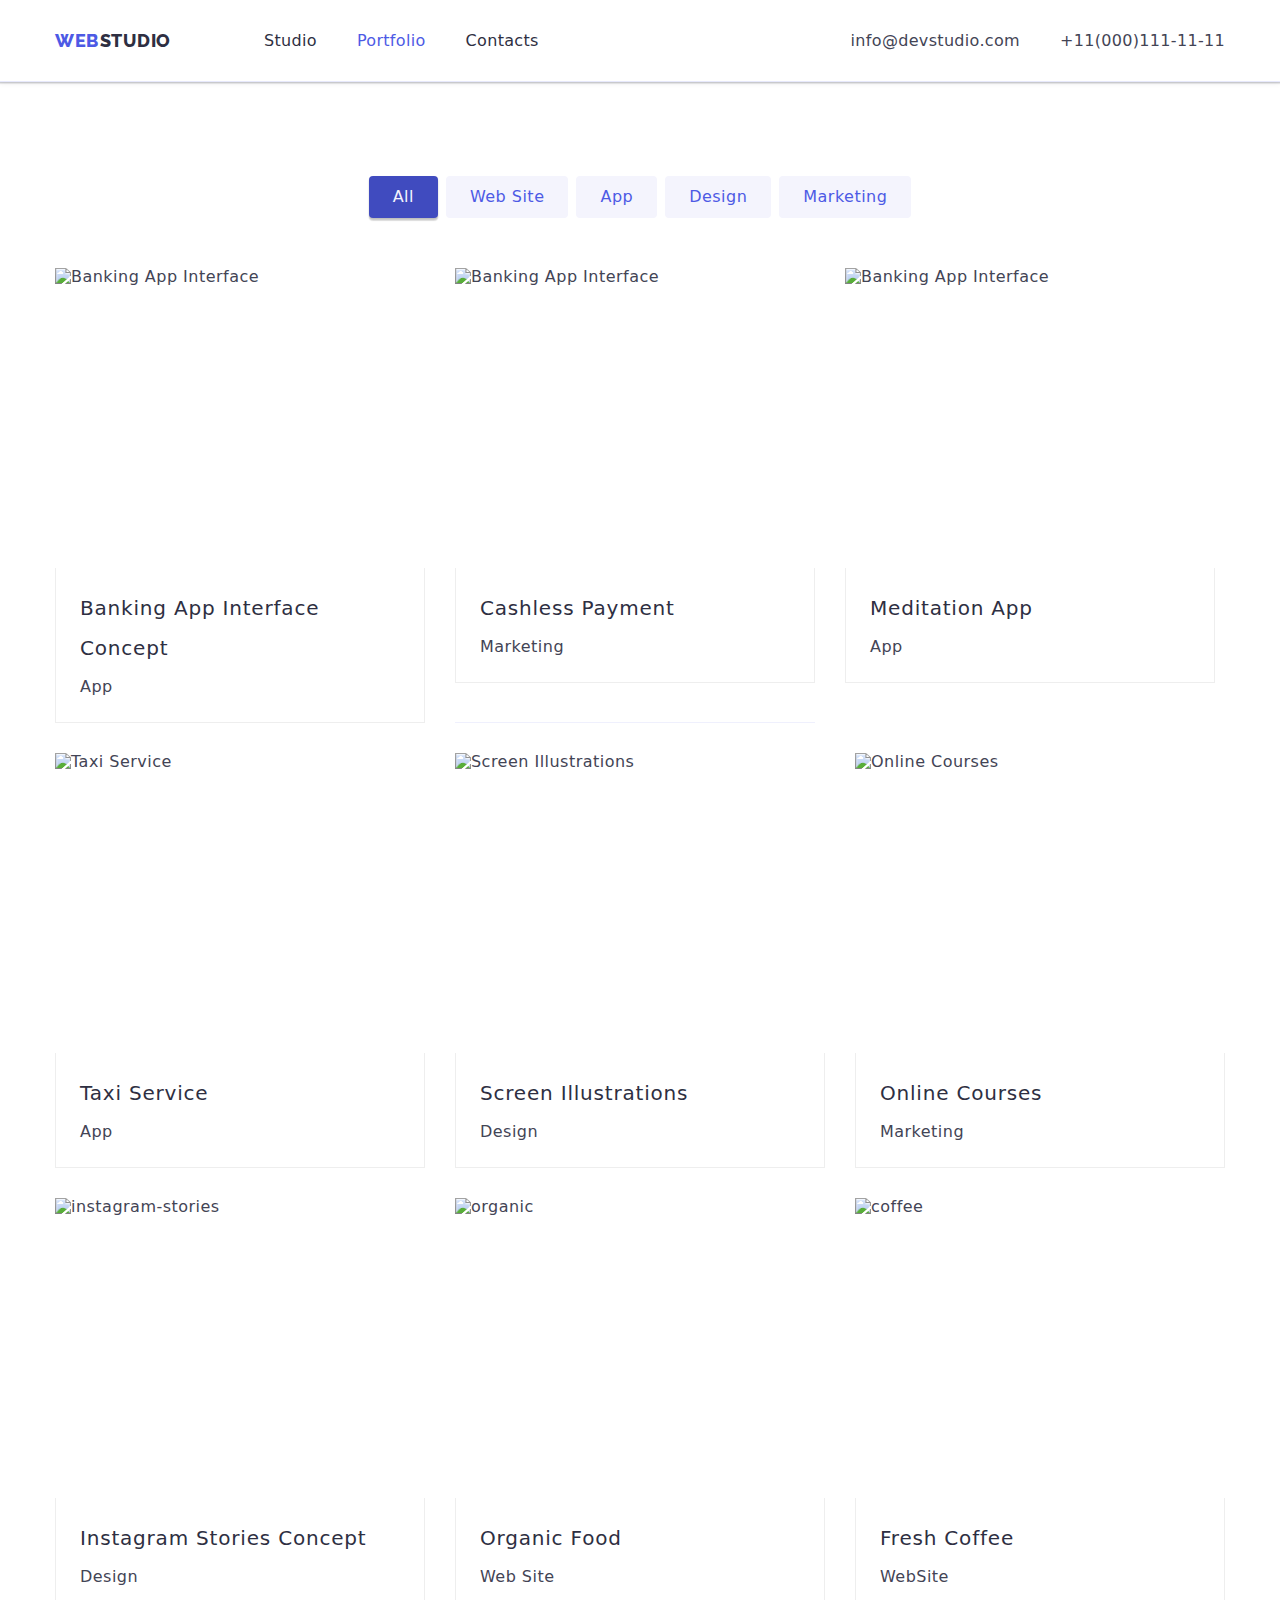
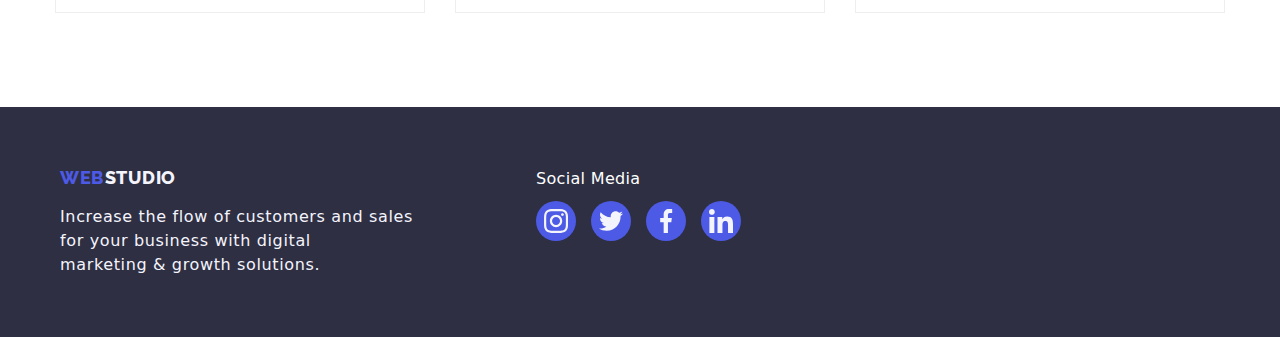
==== portfolio.html @ f1c35217 "c" ====
<!DOCTYPE html>
<html lang="en">
  <head>
    <meta charset="UTF-8" />
    <meta name="viewport" content="width=device-width, initial-scale=1.0" />
    <title>Portfolio</title>
    <link rel="stylesheet" href="./css/styles.css" />
    <link rel="preconnect" href="https://fonts.googleapis.com " />
    <link rel="preconnect" href="https://fonts.gstatic.com " crossorigin />
    <link
      href="https://fonts.googleapis.com/css2?family=Raleway:wght@800&family=Roboto:wght@400;500;700;900&display=swap"
      rel="stylesheet"
    />

    <!-- CSS Normalizer -->
    <link
      rel="stylesheet"
      href="https://cdnjs.cloudflare.com/ajax/libs/modern-normalize/2.0.0/modern-normalize.min.css "
    />

    <!-- AOS Library -->
    <link href="https://unpkg.com/aos@2.3.1/dist/aos.css" rel="stylesheet" />
  </head>

  <body>
    <!-- Header -->

    <header class="page-header">
      <div class="container menu">
        <nav class="navigation">
          <a href="./index.html" class="logo-link">
            <span class="logo">WEB</span>
            <span class="studio">STUDIO</span>
          </a>

          <ul class="nav-menu list">
            <li class="item">
              <a href="./index.html" class="page link">Studio</a>
            </li>

            <li class="item">
              <a href="./portfolio.html" class="page current link">Portfolio</a>
            </li>

            <li class="item">
              <a href="#" class="page link">Contacts</a>
            </li>
          </ul>
        </nav>

        <ul class="contacts-menu list">
          <li class="item">
            <a href="mailto:info@devstudio.com" class="contact link"
              >info@devstudio.com</a
            >
          </li>
          <li class="item">
            <a href="tel:+110001111111" class="contact link"
              >+11(000)111-11-11</a
            >
          </li>
        </ul>
      </div>
    </header>

    <!-- Main Section -->
    <main>
      <section class="section">
        <div class="container">
          <ul class="filters list">
            <li class="space">
              <button type="button" class="button filter current">All</button>
            </li>
            <li class="space">
              <button type="button" class="button filter">Web Site</button>
            </li>
            <li class="space">
              <button type="button" class="button filter">App</button>
            </li>
            <li class="space">
              <button type="button" class="button filter">Design</button>
            </li>
            <li class="space">
              <button type="button" class="button filter">Marketing</button>
            </li>
          </ul>

          <!-- Projects-->

          <ul class="projects list">
            <li class="project-card">
              <a href="#" class="project link">
                <img
                  src="./images/bank-app.jpg"
                  alt="Banking App Interface"
                  width="360"
                  height="300"
                  class="image"
                />
                <div class="substrate">
                  <h2 class="name">Banking App Interface Concept</h2>
                  <p class="type">App</p>
                </div>
              </a>
            </li>
            <div class="project-item">
              <li class="project-card">
                <a href="#" class="project link">
                  <img
                    src="./images/cashless.jpg"
                    alt="Banking App Interface"
                    width="360"
                    height="300"
                    class="image"
                  />
                  <div class="project-overlay">
                    <p class="overlay-text">
                      14 Stylish and User-Friendly App Design Concepts · Task
                      Manager App · Calorie Tracker App · Exotic Fruit Ecommerce
                      App · Cloud Storage App
                    </p>
                  </div>
                  <div class="substrate">
                    <h2 class="name">Cashless Payment</h2>
                    <p class="type">Marketing</p>
                  </div>
                </a>
              </li>
            </div>

            <li class="project-card">
              <a href="#" class="project link">
                <img
                  src="./images/meditation.jpg"
                  alt="Banking App Interface"
                  width="360"
                  height="300"
                  class="image"
                />
                <div class="substrate">
                  <h2 class="name">Meditation App</h2>
                  <p class="type">App</p>
                </div>
              </a>
            </li>
            <li class="project-card">
              <a href="#" class="project link">
                <img
                  src="./images/taxi.jpg"
                  alt="Taxi Service "
                  width="360"
                  height="300"
                  class="image"
                />
                <div class="substrate">
                  <h2 class="name">Taxi Service</h2>
                  <p class="type">App</p>
                </div>
              </a>
            </li>
            <li class="project-card">
              <a href="#" class="project link">
                <img
                  src="./images/screen.jpg"
                  alt="Screen Illustrations"
                  width="360"
                  height="300"
                  class="image"
                />
                <div class="substrate">
                  <h2 class="name">Screen Illustrations</h2>
                  <p class="type">Design</p>
                </div>
              </a>
            </li>
            <li class="project-card">
              <a href="#" class="project link">
                <img
                  src="./images/online-course.jpg"
                  alt="Online Courses"
                  width="360"
                  height="300"
                  class="image"
                />
                <div class="substrate">
                  <h2 class="name">Online Courses</h2>
                  <p class="type">Marketing</p>
                </div>
              </a>
            </li>
            <li class="project-card">
              <a href="#" class="project link">
                <img
                  src="./images/instagram.jpg"
                  alt="instagram-stories "
                  width="360"
                  height="300"
                  class="image"
                />
                <div class="substrate">
                  <h2 class="name">Instagram Stories Concept</h2>
                  <p class="type">Design</p>
                </div>
              </a>
            </li>
            <li class="project-card">
              <a href="#" class="project link">
                <img
                  src="./images/organic.jpg"
                  alt="organic"
                  width="360"
                  height="300"
                  class="image"
                />
                <div class="substrate">
                  <h2 class="name">Organic Food</h2>
                  <p class="type">Web Site</p>
                </div>
              </a>
            </li>
            <li class="project-card">
              <a href="#" class="project link">
                <img
                  src="./images/coffee.jpg"
                  alt="coffee"
                  width="360"
                  height="300"
                  class="image"
                />
                <div class="substrate">
                  <h2 class="name">Fresh Coffee</h2>
                  <p class="type">WebSite</p>
                </div>
              </a>
            </li>
          </ul>
        </div>
      </section>
    </main>

    <!-- Footer -->

    <footer class="page-footer">
      <div class="container">
        <!-- Footer -->
        <div class="footer">
          <!-- Footer Address -->
          <div class="footer-address">
            <a href="./index.html" class="logo-link">
              <span class="logo">WEB</span>
              <span class="studio-footer">STUDIO</span>
            </a>
            <p class="footer-description">
              Increase the flow of customers and sales <br />
              for your business with digital <br />
              marketing & growth solutions.
            </p>
          </div>

          <!-- Footer Block -->
          <div class="footer-block">
            <b class="footer-heading">Social Media</b>
            <ul class="social-footer list">
              <li class="icon-item">
                <a
                  class="link"
                  href="https://www.instagram.com/"
                  target="_blank"
                  rel="noopener noreferrer"
                  aria-label="link to instagram"
                >
                  <svg class="social-icon" width="24px" height="24px">
                    <use href="./images/icons.svg#instagram"></use>
                  </svg>
                </a>
              </li>
              <li class="icon-item">
                <a
                  class="link"
                  href="https://www.twitter.com/"
                  target="_blank"
                  rel="noopener noreferrer"
                  aria-label="link to twitter"
                >
                  <svg class="social-icon" width="24px" height="24px">
                    <use href="./images/icons.svg#twitter"></use>
                  </svg>
                </a>
              </li>
              <li class="icon-item">
                <a
                  class="link"
                  href="https://www.facebook.com/"
                  target="_blank"
                  rel="noopener noreferrer"
                  aria-label="link to facebook"
                >
                  <svg class="social-icon" width="24px" height="24px">
                    <use href="./images/icons.svg#facebook"></use>
                  </svg>
                </a>
              </li>

              <li class="icon-item">
                <a
                  class="link"
                  href="https://www.linkedin.com/"
                  target="_blank"
                  rel="noopener noreferrer"
                  aria-label="link to linkedin"
                >
                  <svg class="social-icon" width="24px" height="24px">
                    <use href="./images/icons.svg#linkedin"></use>
                  </svg>
                </a>
              </li>
            </ul>
          </div>
        </div>
      </div>
    </footer>
  </body>
</html>
---- css/styles.css ----
:root {
  --iris: #4d5ae5;
  --navyblue: #2e2f42;
  --cloud: #f4f4fd;
  --cornflower: #e7e9fc;
  --ocean: #404bbf;
  --slate: #434455;
  --dairy, #FCFCFC
}

body {
  font-family: "Roboto", sans-serif;
  font-size: 16px;
  letter-spacing: 0.03em;
  color: var(--slate);
}

h1,
h2,
h3,
h4,
h5,
h6,
p {
  margin: 0;
}

html {
  box-sizing: border-box;
}

*,
*::before *::after {
  box-sizing: inherit;
}

.link {
  text-decoration: none;
  color: inherit;
}

img {
  display: block;
  max-width: 100%;
  height: auto;
}

.page-header {
  border-bottom: 1px solid var(--cornflower, #e7e9fc);
  box-shadow: 0px 1px 6px 0px rgba(46, 47, 66, 0.08),
    0px 1px 1px 0px rgba(46, 47, 66, 0.16),
    0px 2px 1px 0px rgba(46, 47, 66, 0.08);
}

.list {
  list-style: none;
  padding: 0;
  margin: 0;
}

/* Header */

.menu,
.navigation,
.nav-menu,
.contacts-menu {
  display: flex;
  align-items: center;

  transition: color 250ms cubic-bezier(0.4, 0, 0.2, 1);
}

.contacts-menu {
  margin-left: auto;
  gap: 40px;
}

.nav-menu .item:not(:last-child) .contacts-menu .item:not(:last-child) {
  margin-right: 50px;
}

.logo-link {
  font-family: "Raleway", sans-serif;
  font-size: 0;
  font-weight: 800;
  line-height: 1.17;
  text-decoration: none;
}

.logo-link > span {
  font-size: 18px;
  letter-spacing: 0.04em;
}

.logo {
  color: var(--iris, #4d5ae5);
}

.button {
  border-color: transparent;
  font-family: inherit;
  font-weight: 500;
  line-height: 1.5;
  border-radius: 4px;
  letter-spacing: 0.03em;
  cursor: pointer;
  font-size: 16px;

  background-color: transparent;
  transition: background-color 250ms cubic-bezier(0.4, 0, 0.2, 1);
}

.button.primary {
  color: white;
  background-color: var(--iris);
  line-height: 1.87;
  letter-spacing: 0.06em;
  padding: 10px 32px;
  box-shadow: 0px 4px 4px 0px rgba(0, 0, 0, 0.15);

  transition: background-color 250ms cubic-bezier(0.4, 0, 0.2, 1),
    color 250ms cubic-bezier(0.4, 0, 0.2, 1);
}

.button.primary:hover,
.button.primary:focus {
  color: var(--cloud);
  background-color: var(--ocean);
}

.filters {
  display: flex;
  justify-content: center;
  margin-bottom: 50px;
}

.filters .space + .space {
  margin-left: 8px;
}

.button.filter {
  background-color: var(--cloud);
  font-weight: 500;
  line-height: 1.62;
  padding: 6px 22px;
  color: var(--iris);
}

.button.filter:hover,
.button.filter:focus,
.button.filter.current {
  background-color: var(--ocean);
  color: var(--cloud);
  box-shadow: 0px 3px 1px rgba(0, 0, 0, 0.1), 0px 1px 2px rgba(0, 0, 0, 0.08),
    0px 2px 2px rgba(0, 0, 0, 0.12);
}

.project .name {
  font-size: 20px;
  font-weight: 500;
  line-height: 2;
  letter-spacing: 0.04em;
  color: var(--navyblue);
  margin-bottom: 4px;
}

.project .type {
  color: var(--slate);
  font-weight: 400;
  line-height: 1.87;
}

.project-card {
  flex-basis: calc(100% / 3 - 30px);
  margin-left: 30px;
  margin-top: 30px;
}

.section.no-top-padding {
  padding-top: 0;
}

.section-title {
  font-size: 36px;
  line-height: 1.17;
  color: var(--navyblue);
  text-align: center;
  margin-bottom: 50px;
}

.studio {
  color: var(--navyblue, #2e2f42);
}

.nav-menu {
  margin-left: 93px;
  gap: 40px;
}

.nav-menu .page,
.contacts-menu .contact {
  font-weight: 500;
  color: var(--navyblue);
  text-decoration: none;
  line-height: 1.14;
  letter-spacing: 0.02em;
  display: block;
  padding-top: 32px;
  padding-bottom: 31px;
}

.contacts-menu .contact {
  color: var(--slate);
  font-weight: 400;
}

.nav-menu .page:hover,
.nav-menu .page:focus,
.nav-menu .page.current,
.contacts-menu .contact:hover,
.contacts-menu .contact:focus {
  color: var(--iris);
}

.bg-team {
  background-color: var(--cloud);
}

.team {
  display: flex;
  flex-wrap: wrap;
  margin-left: -30px;
  margin-top: -30px;
}

.team .item {
  flex-basis: calc(100% / 4-30px);
  margin-left: 30px;
  margin-top: 30px;
  padding-bottom: 30px;
  background-color: white;
  border-radius: 0px 0px 4px 4px;
  box-shadow: 0px 1px 3px rgba(0, 0, 0, 0.12), 0px 1px 1px rgba(0, 0, 0, 0.14),
    0px 2px 1px rgba(0, 0, 0, 0.12);
}

.substrate {
  background-color: white;
  padding: 20px 24px;
  border: 1px solid #eeeeee;
  border-top: 0;
}

/* Hero Section */

.hero {
  background-color: var(--grey, rgba(46, 47, 66, 0.7));
  background-image: url(../images/people-office.jpg);
  background-size: cover;
  background-position: center;
  background-repeat: no-repeat;
  background-blend-mode: overlay;
  padding: 200px 0;
  text-align: center;
  height: 600px;
}

/* .hero another option */
/* padding: 200px 0; */
/* text-align: center; */
/* background-image: liner-gradient 
      (rgba(46, 47, 66, 0.78), rgba(46, 47, 66, 0.78)),
    url(../images/people-office.jpg);
  margin: 0 auto; */
/* height: 600px; */
/* background-size: cover; */
/* background-position: center; */
/* background-repeat: no-repeat; */

.hero-title {
  color: var(--white, #fff);
  font-size: 56px;
  font-weight: 700;
  line-height: 1.36;
  letter-spacing: 0.06em;
  margin-bottom: 30px;
}

.section {
  padding-top: 94px;
  padding-bottom: 94px;
}

.container {
  width: 1200px;
  padding: 0 15px;
  margin: 0 auto;
}

/* Section 2 */

.benefits .item {
  flex-basis: calc(100% / 4 - 30px);
  margin-left: 30px;
  margin-top: 30px;
}

.benefits .icon {
  background-color: var(--cloud);
  display: flex;
  justify-content: center;
  align-items: center;
  border-radius: 4px;
  height: 120px;
  width: 264px;
  margin-bottom: 8px;
}

.benefits {
  display: flex;
  flex-wrap: wrap;
  margin-left: -30px;
  margin-top: -30px;
}

.benefits .title {
  font-size: 20px;
  font-weight: 500;
  color: var(--navyblue);
  margin-bottom: 10px;
}

.benefits .description {
  color: var(--slate);
  line-height: 1.71;
  font-size: 16px;
  font-weight: 400;
}

/* Section 3 */

.what-we-do {
  display: flex;
  flex-wrap: wrap;
  margin-left: 30px;
  margin-right: 30px;
}

.what-we-do .item {
  flex-basis: calc(100% / 3 - 30px);
  margin-left: 30px;
  margin-top: 30px;
}

/* Section 4 OUR TEAM */

.team .name,
.team .position {
  font-size: 16px;
  line-height: 1.19;
  text-align: center;
}

.team .name {
  font-size: 20px;
  font-weight: 500;
  letter-spacing: 0.02em;
  color: var(--navyblue);
  text-align: center;
  margin-bottom: 10px;
  margin-top: 30px;
}

.team .position {
  color: var(--slate);
  font-size: 16px;
  font-weight: 400;
  text-align: center;
}

.team .social-team {
  justify-content: center;
  display: flex;
  gap: 24px;
  padding-top: 10px;
}

.social-team .link {
  display: flex;
  width: 100%;
  height: 100%;
  align-items: center;
  justify-content: center;
  border-radius: 50%;
  background-color: var(--iris);
  color: var(--cloud);
}

.icon-item {
  width: 40px;
  height: 40px;
}

.team .icon {
  fill: currentColor;
  width: 16px;
  height: 16px;
}

/* CUSTOMER SECTION */

.partners {
  display: flex;
  gap: 30px;
}

.partners .item {
  width: calc((100% - 150px) / 6);
  height: 90px;
}

.partners .link {
  width: 100%;
  height: 100%;
  border: 1px solid #8e8f99;
  border-radius: 5px;

  display: flex;
  justify-content: center;
  align-items: center;
  color: #8e8f99;
}

.partners .icon {
  fill: currentColor;
}

.partners .link:hover,
.partners .link:focus {
  border-color: #404bbf;
  color: #404bbf;
}

.social-team .link:hover,
.social-team .link:focus {
  background-color: #31d0aa;
}

/* Footer Section */

.page-footer {
  background: var(--navyblue, #2e2f42);
  padding: 60px 0 60px 60px;
  margin: 0 auto;
}

.projects {
  flex-wrap: wrap;
  display: flex;
  margin-left: -30px;
  margin-top: -30px;
}

.studio-footer {
  color: var(--cloud, #f4f4fd);
}

.footer-description {
  color: var(--cloud, #f4f4fd);
  font-size: 16px;
  padding-top: 17px;
  line-height: 1.5;
  letter-spacing: 0.04em;
}

.footer-heading {
  color: white;
  font-size: 16px;
  font-style: normal;
  font-weight: 500;
  line-height: 24px; /* 150% */
  letter-spacing: 0.32px;
}

.social-icon {
  fill: currentColor;
  width: 24px;
  height: 24px;
}

.social-footer.list {
  padding-top: 10px;
  display: flex;
  justify-content: flex-start;
  gap: 15px;
}

.social-footer .link {
  justify-content: center;
  display: flex;
  height: 100%;
  align-items: center;
  border-radius: 50%;
  color: var(--cloud);
  background-color: var(--iris);
}

.footer-block {
  margin-top: 12px;
  margin-left: 123px;
}

.footer-address {
  margin-top: 12px;
  margin-left: 25px;
}

.footer {
  display: flex;
  flex-wrap: wrap;
  margin-top: -12px;
  margin-left: -50px;
  align-items: baseline;
}

.social-footer .link:hover,
.social-footer .link:focus {
  background-color: #31d0aa;
}

/* Portfolio Projects box overlay */

.project-item {
  position: relative;
  overflow: hidden;
}

.overlay-text {
  position: absolute;
  top: 0;
  height: 100%;
  width: 100%;
  padding: 40px;
  font-family: Roboto;
  font-size: 16px;
  font-style: normal;
  font-weight: 400;
  line-height: 24px; /* 150% */
  letter-spacing: 0.32px;
  color: var(--cloud);
  background-color: var(--iris);
  transform: translateY(100%);
  transition: transform 250ms ease-in-out;
}

.project-card:hover .overlay-text,
.project-card:focus {
  transform: translateY(0);
}

/*Modal Window*/
.backdrop {
  position: fixed;
  top: 0;
  left: 0;
  width: 100%;
  height: 100%;
  background-color: rgba(0, 0, 0, 0.2);
  opacity: 1;
  transition: opacity 250ms cubic-bezier(0.4, 0, 0.2, 1);
}

.modal {
  position: absolute;
  top: 50%;
  left: 50%;
  width: 408px;
  height: 584px;
  border-radius: 4px;
  background: var(--dairy, #FCFCFC);
  box-shadow: 0px 2px 1px 0px rgba(0, 0, 0, 0.20), 0px 1px 3px 0px rgba(0, 0, 0, 0.12), 0px 1px 1px 0px rgba(0, 0, 0, 0.14);

  transform: translate(-50%, -50%) scale(1);
  transition: transform 250ms cubic-bezier(0.4, 0, 0.2, 1);
}

.backdrop.is-hidden .modal {
  transform: translate(-50%, -50%) scale(0);
}

.modal-close {
  position: absolute;
  top: 8px;
  right: 8px;
  padding: 0;
  display: flex;
  justify-content: center;
  align-items: center;
  width: 30px;
  height: 30px;

  background-color: white;
  color: black;
  border: 1px solid rgba(0, 0, 0, 0.1);
  border-radius: 15px;
  cursor: pointer;

  transition: color 250ms cubic-bezier(0.4, 0, 0.2, 1);
}

.modal-close-icon {
  fill: currentColor;
}

.modal-close:hover,
.modal-close:focus {
  color: var(--iris);
}

.is-hidden {
  visibility: none;
  opacity: 0;
  pointer-events: none;
}
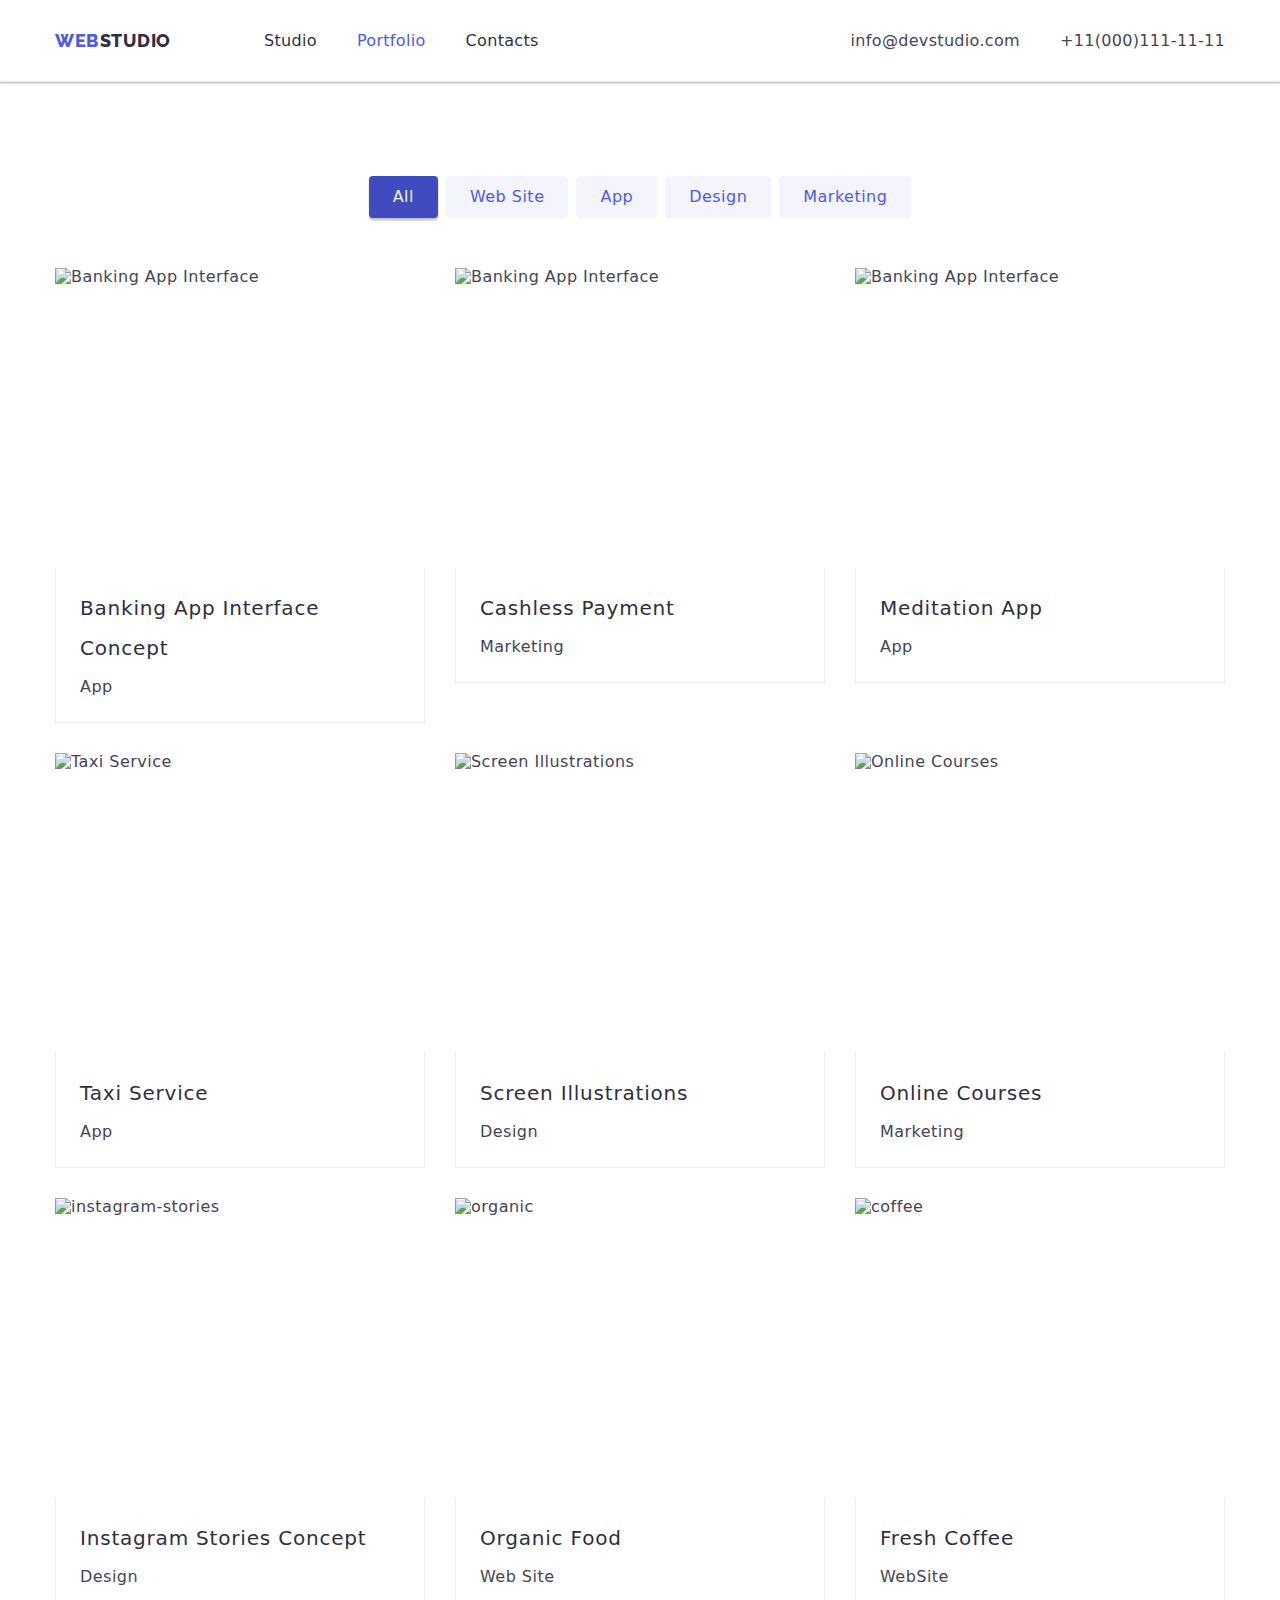
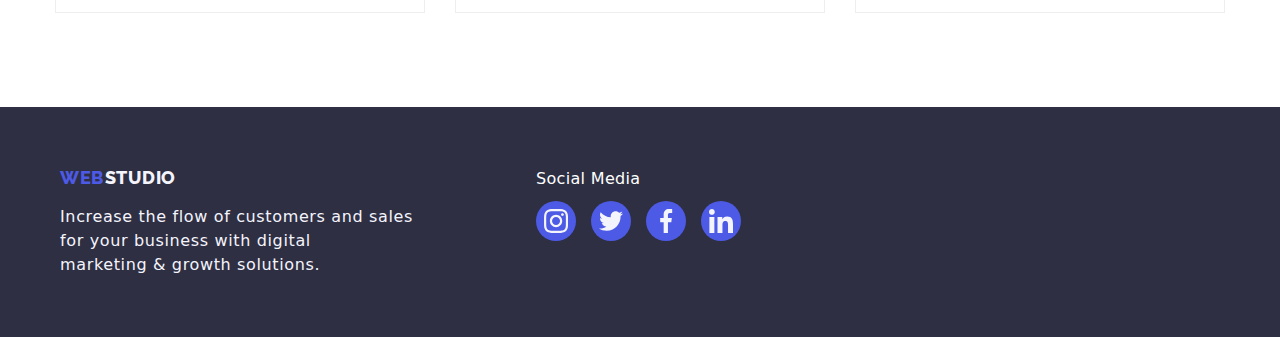
==== commit e5540f66: "c" ====
--- a/portfolio.html
+++ b/portfolio.html
@@ -90,22 +90,30 @@
           <ul class="projects list">
             <li class="project-card">
               <a href="#" class="project link">
-                <img
-                  src="./images/bank-app.jpg"
-                  alt="Banking App Interface"
-                  width="360"
-                  height="300"
-                  class="image"
-                />
+                <div class="project-overlay">
+                  <img
+                    src="./images/bank-app.jpg"
+                    alt="Banking App Interface"
+                    width="360"
+                    height="300"
+                    class="image"
+                  />
+                  <p class="overlay-text">
+                    14 Stylish and User-Friendly App Design Concepts · Task
+                    Manager App · Calorie Tracker App · Exotic Fruit Ecommerce
+                    App · Cloud Storage App
+                  </p>
+                </div>
                 <div class="substrate">
                   <h2 class="name">Banking App Interface Concept</h2>
                   <p class="type">App</p>
                 </div>
               </a>
             </li>
-            <div class="project-item">
-              <li class="project-card">
-                <a href="#" class="project link">
+
+            <li class="project-card">
+              <a href="#" class="project link">
+                <div class="project-overlay">
                   <img
                     src="./images/cashless.jpg"
                     alt="Banking App Interface"
@@ -113,30 +121,36 @@
                     height="300"
                     class="image"
                   />
-                  <div class="project-overlay">
-                    <p class="overlay-text">
-                      14 Stylish and User-Friendly App Design Concepts · Task
-                      Manager App · Calorie Tracker App · Exotic Fruit Ecommerce
-                      App · Cloud Storage App
-                    </p>
-                  </div>
-                  <div class="substrate">
-                    <h2 class="name">Cashless Payment</h2>
-                    <p class="type">Marketing</p>
-                  </div>
-                </a>
-              </li>
-            </div>
-
-            <li class="project-card">
-              <a href="#" class="project link">
-                <img
-                  src="./images/meditation.jpg"
-                  alt="Banking App Interface"
-                  width="360"
-                  height="300"
-                  class="image"
-                />
+
+                  <p class="overlay-text">
+                    14 Stylish and User-Friendly App Design Concepts · Task
+                    Manager App · Calorie Tracker App · Exotic Fruit Ecommerce
+                    App · Cloud Storage App
+                  </p>
+                </div>
+                <div class="substrate">
+                  <h2 class="name">Cashless Payment</h2>
+                  <p class="type">Marketing</p>
+                </div>
+              </a>
+            </li>
+
+            <li class="project-card">
+              <a href="#" class="project link">
+                <div class="project-overlay">
+                  <img
+                    src="./images/meditation.jpg"
+                    alt="Banking App Interface"
+                    width="360"
+                    height="300"
+                    class="image"
+                  />
+                  <p class="overlay-text">
+                    14 Stylish and User-Friendly App Design Concepts · Task
+                    Manager App · Calorie Tracker App · Exotic Fruit Ecommerce
+                    App · Cloud Storage App
+                  </p>
+                </div>
                 <div class="substrate">
                   <h2 class="name">Meditation App</h2>
                   <p class="type">App</p>
@@ -145,13 +159,20 @@
             </li>
             <li class="project-card">
               <a href="#" class="project link">
-                <img
-                  src="./images/taxi.jpg"
-                  alt="Taxi Service "
-                  width="360"
-                  height="300"
-                  class="image"
-                />
+                <div class="project-overlay">
+                  <img
+                    src="./images/taxi.jpg"
+                    alt="Taxi Service "
+                    width="360"
+                    height="300"
+                    class="image"
+                  />
+                  <p class="overlay-text">
+                    14 Stylish and User-Friendly App Design Concepts · Task
+                    Manager App · Calorie Tracker App · Exotic Fruit Ecommerce
+                    App · Cloud Storage App
+                  </p>
+                </div>
                 <div class="substrate">
                   <h2 class="name">Taxi Service</h2>
                   <p class="type">App</p>
@@ -160,13 +181,20 @@
             </li>
             <li class="project-card">
               <a href="#" class="project link">
-                <img
-                  src="./images/screen.jpg"
-                  alt="Screen Illustrations"
-                  width="360"
-                  height="300"
-                  class="image"
-                />
+                <div class="project-overlay">
+                  <img
+                    src="./images/screen.jpg"
+                    alt="Screen Illustrations"
+                    width="360"
+                    height="300"
+                    class="image"
+                  />
+                  <p class="overlay-text">
+                    14 Stylish and User-Friendly App Design Concepts · Task
+                    Manager App · Calorie Tracker App · Exotic Fruit Ecommerce
+                    App · Cloud Storage App
+                  </p>
+                </div>
                 <div class="substrate">
                   <h2 class="name">Screen Illustrations</h2>
                   <p class="type">Design</p>
@@ -175,13 +203,20 @@
             </li>
             <li class="project-card">
               <a href="#" class="project link">
-                <img
-                  src="./images/online-course.jpg"
-                  alt="Online Courses"
-                  width="360"
-                  height="300"
-                  class="image"
-                />
+                <div class="project-overlay">
+                  <img
+                    src="./images/online-course.jpg"
+                    alt="Online Courses"
+                    width="360"
+                    height="300"
+                    class="image"
+                  />
+                  <p class="overlay-text">
+                    14 Stylish and User-Friendly App Design Concepts · Task
+                    Manager App · Calorie Tracker App · Exotic Fruit Ecommerce
+                    App · Cloud Storage App
+                  </p>
+                </div>
                 <div class="substrate">
                   <h2 class="name">Online Courses</h2>
                   <p class="type">Marketing</p>
@@ -190,13 +225,20 @@
             </li>
             <li class="project-card">
               <a href="#" class="project link">
-                <img
-                  src="./images/instagram.jpg"
-                  alt="instagram-stories "
-                  width="360"
-                  height="300"
-                  class="image"
-                />
+                <div class="project-overlay">
+                  <img
+                    src="./images/instagram.jpg"
+                    alt="instagram-stories "
+                    width="360"
+                    height="300"
+                    class="image"
+                  />
+                  <p class="overlay-text">
+                    14 Stylish and User-Friendly App Design Concepts · Task
+                    Manager App · Calorie Tracker App · Exotic Fruit Ecommerce
+                    App · Cloud Storage App
+                  </p>
+                </div>
                 <div class="substrate">
                   <h2 class="name">Instagram Stories Concept</h2>
                   <p class="type">Design</p>
@@ -205,13 +247,20 @@
             </li>
             <li class="project-card">
               <a href="#" class="project link">
-                <img
-                  src="./images/organic.jpg"
-                  alt="organic"
-                  width="360"
-                  height="300"
-                  class="image"
-                />
+                <div class="project-overlay">
+                  <img
+                    src="./images/organic.jpg"
+                    alt="organic"
+                    width="360"
+                    height="300"
+                    class="image"
+                  />
+                  <p class="overlay-text">
+                    14 Stylish and User-Friendly App Design Concepts · Task
+                    Manager App · Calorie Tracker App · Exotic Fruit Ecommerce
+                    App · Cloud Storage App
+                  </p>
+                </div>
                 <div class="substrate">
                   <h2 class="name">Organic Food</h2>
                   <p class="type">Web Site</p>
@@ -220,13 +269,20 @@
             </li>
             <li class="project-card">
               <a href="#" class="project link">
-                <img
-                  src="./images/coffee.jpg"
-                  alt="coffee"
-                  width="360"
-                  height="300"
-                  class="image"
-                />
+                <div class="project-overlay">
+                  <img
+                    src="./images/coffee.jpg"
+                    alt="coffee"
+                    width="360"
+                    height="300"
+                    class="image"
+                  />
+                  <p class="overlay-text">
+                    14 Stylish and User-Friendly App Design Concepts · Task
+                    Manager App · Calorie Tracker App · Exotic Fruit Ecommerce
+                    App · Cloud Storage App
+                  </p>
+                </div>
                 <div class="substrate">
                   <h2 class="name">Fresh Coffee</h2>
                   <p class="type">WebSite</p>
--- a/css/styles.css
+++ b/css/styles.css
@@ -530,9 +530,10 @@
 
 /* Portfolio Projects box overlay */
 
-.project-item {
+.project-overlay {
   position: relative;
   overflow: hidden;
+  
 }
 
 .overlay-text {
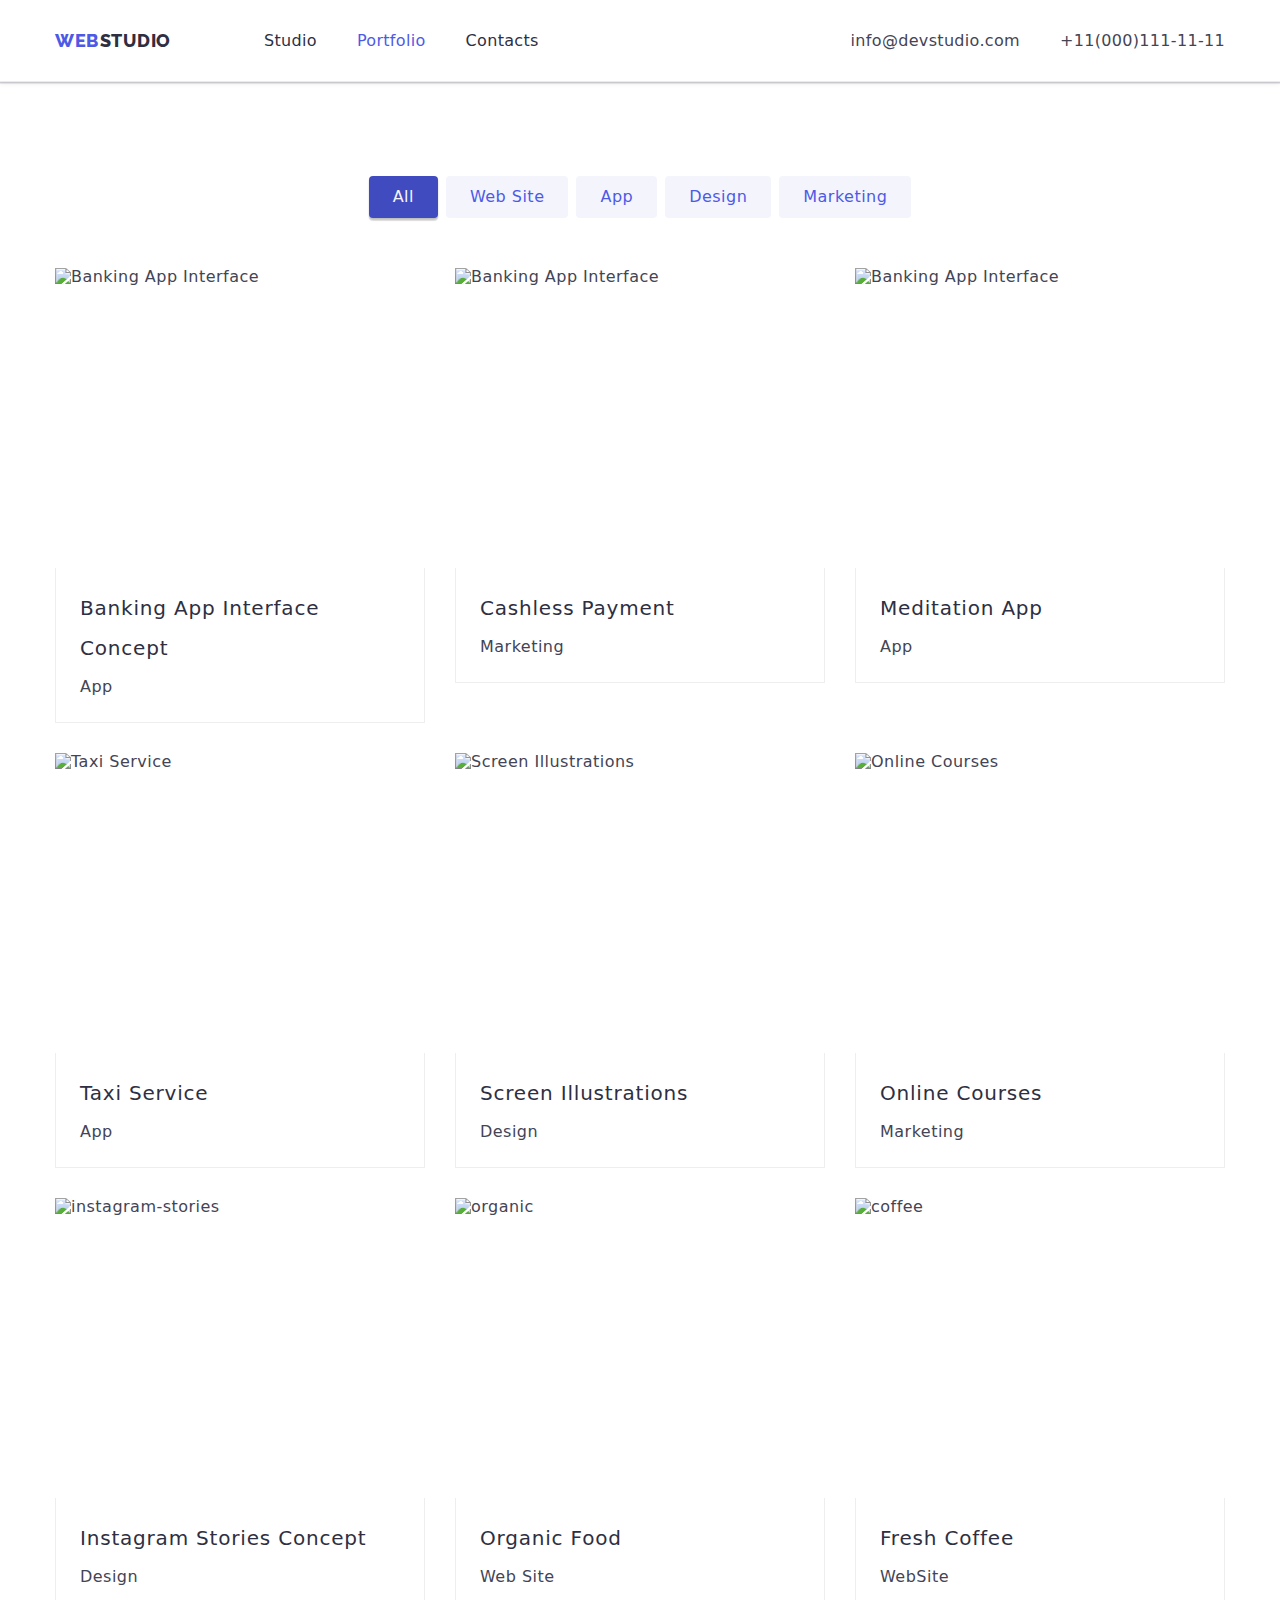
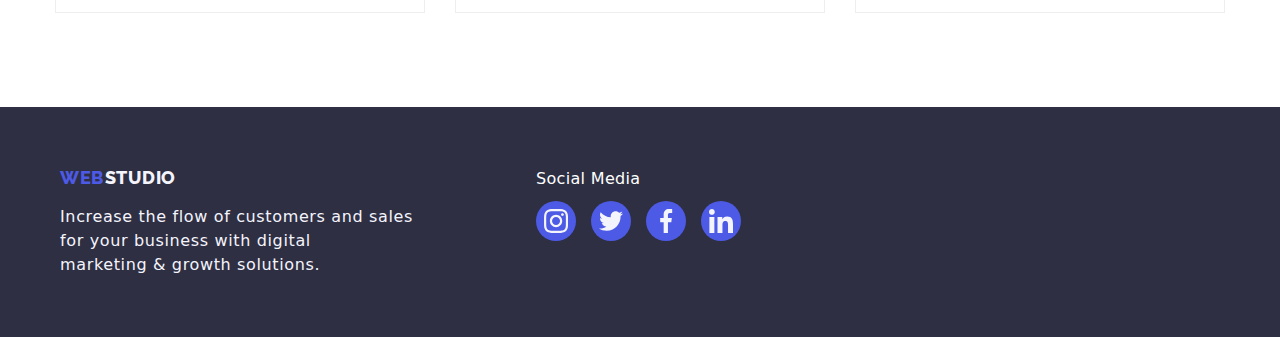
==== commit b394d14f: "c" ====
--- a/portfolio.html
+++ b/portfolio.html
@@ -17,9 +17,6 @@
       rel="stylesheet"
       href="https://cdnjs.cloudflare.com/ajax/libs/modern-normalize/2.0.0/modern-normalize.min.css "
     />
-
-    <!-- AOS Library -->
-    <link href="https://unpkg.com/aos@2.3.1/dist/aos.css" rel="stylesheet" />
   </head>
 
   <body>
@@ -94,7 +91,7 @@
                   <img
                     src="./images/bank-app.jpg"
                     alt="Banking App Interface"
-                    width="360"
+                    width="370"
                     height="300"
                     class="image"
                   />
@@ -117,7 +114,7 @@
                   <img
                     src="./images/cashless.jpg"
                     alt="Banking App Interface"
-                    width="360"
+                    width="370"
                     height="300"
                     class="image"
                   />
@@ -141,7 +138,7 @@
                   <img
                     src="./images/meditation.jpg"
                     alt="Banking App Interface"
-                    width="360"
+                    width="370"
                     height="300"
                     class="image"
                   />
@@ -163,7 +160,7 @@
                   <img
                     src="./images/taxi.jpg"
                     alt="Taxi Service "
-                    width="360"
+                    width="370"
                     height="300"
                     class="image"
                   />
@@ -185,7 +182,7 @@
                   <img
                     src="./images/screen.jpg"
                     alt="Screen Illustrations"
-                    width="360"
+                    width="370"
                     height="300"
                     class="image"
                   />
@@ -207,7 +204,7 @@
                   <img
                     src="./images/online-course.jpg"
                     alt="Online Courses"
-                    width="360"
+                    width="370"
                     height="300"
                     class="image"
                   />
@@ -229,7 +226,7 @@
                   <img
                     src="./images/instagram.jpg"
                     alt="instagram-stories "
-                    width="360"
+                    width="370"
                     height="300"
                     class="image"
                   />
@@ -251,7 +248,7 @@
                   <img
                     src="./images/organic.jpg"
                     alt="organic"
-                    width="360"
+                    width="370"
                     height="300"
                     class="image"
                   />
@@ -273,7 +270,7 @@
                   <img
                     src="./images/coffee.jpg"
                     alt="coffee"
-                    width="360"
+                    width="370"
                     height="300"
                     class="image"
                   />
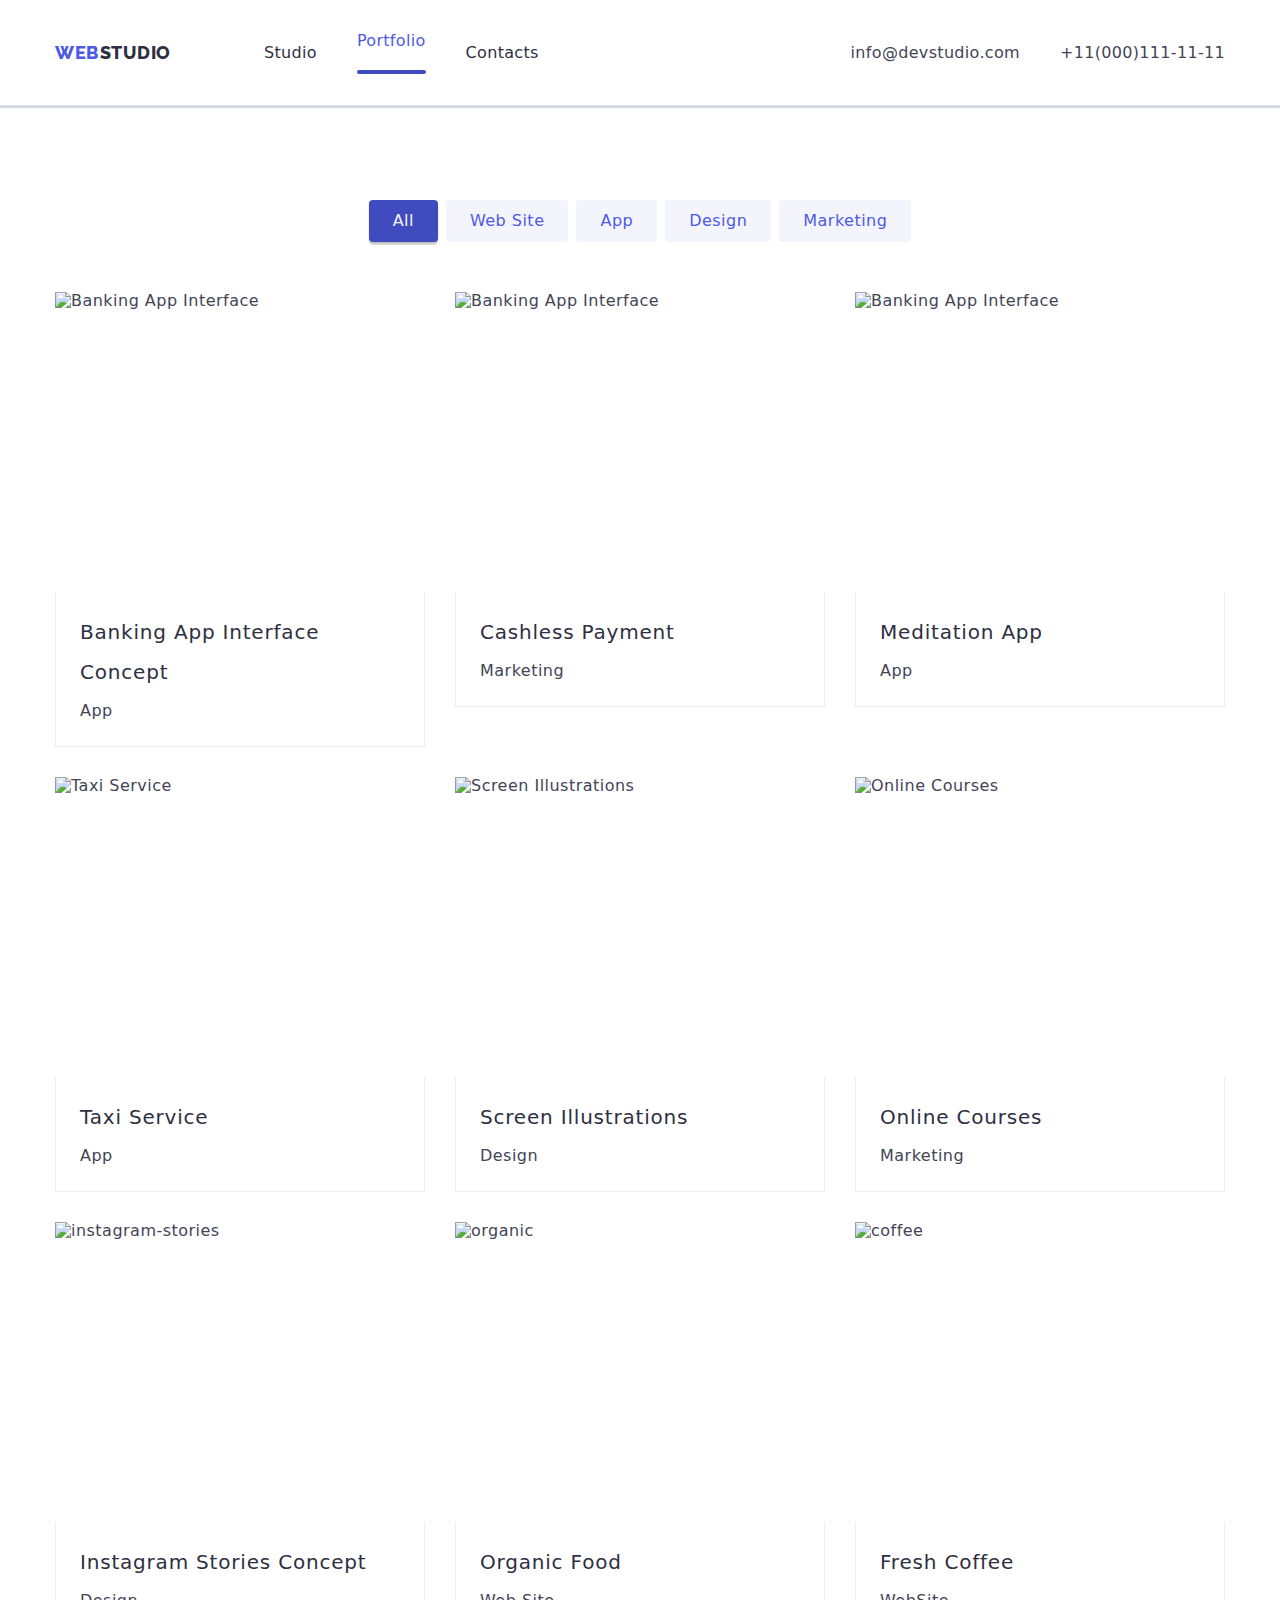
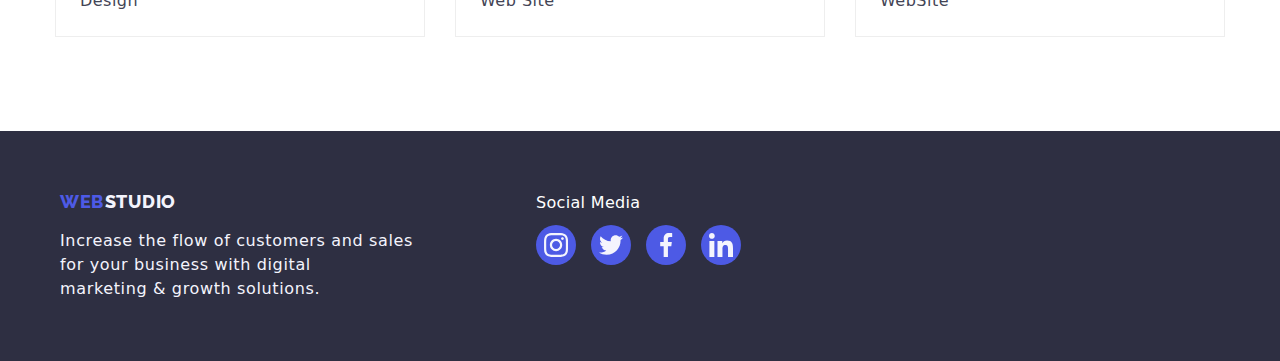
==== commit c4e32c27: "c" ====
--- a/portfolio.html
+++ b/portfolio.html
@@ -95,11 +95,13 @@
                     height="300"
                     class="image"
                   />
-                  <p class="overlay-text">
-                    14 Stylish and User-Friendly App Design Concepts · Task
-                    Manager App · Calorie Tracker App · Exotic Fruit Ecommerce
-                    App · Cloud Storage App
-                  </p>
+                  <div class="overlay">
+                    <p class="overlay-text">
+                      14 Stylish and User-Friendly App Design Concepts · Task
+                      Manager App · Calorie Tracker App · Exotic Fruit Ecommerce
+                      App · Cloud Storage App
+                    </p>
+                  </div>
                 </div>
                 <div class="substrate">
                   <h2 class="name">Banking App Interface Concept</h2>
@@ -109,7 +111,7 @@
             </li>
 
             <li class="project-card">
-              <a href="#" class="project link">
+              <div href="#" class="project link">
                 <div class="project-overlay">
                   <img
                     src="./images/cashless.jpg"
@@ -118,13 +120,14 @@
                     height="300"
                     class="image"
                   />
-
-                  <p class="overlay-text">
-                    14 Stylish and User-Friendly App Design Concepts · Task
-                    Manager App · Calorie Tracker App · Exotic Fruit Ecommerce
-                    App · Cloud Storage App
-                  </p>
-                </div>
+                  <div class="overlay">
+                  <p class="text">
+                    14 Stylish and User-Friendly App Design Concepts · Task
+                    Manager App · Calorie Tracker App · Exotic Fruit Ecommerce
+                    App · Cloud Storage App
+                  </p>
+                </div>
+              </div>
                 <div class="substrate">
                   <h2 class="name">Cashless Payment</h2>
                   <p class="type">Marketing</p>
@@ -133,7 +136,7 @@
             </li>
 
             <li class="project-card">
-              <a href="#" class="project link">
+              <div href="#" class="project link">
                 <div class="project-overlay">
                   <img
                     src="./images/meditation.jpg"
@@ -142,12 +145,14 @@
                     height="300"
                     class="image"
                   />
-                  <p class="overlay-text">
-                    14 Stylish and User-Friendly App Design Concepts · Task
-                    Manager App · Calorie Tracker App · Exotic Fruit Ecommerce
-                    App · Cloud Storage App
-                  </p>
-                </div>
+                  <div class="overlay">
+                  <p class="overlay-text">
+                    14 Stylish and User-Friendly App Design Concepts · Task
+                    Manager App · Calorie Tracker App · Exotic Fruit Ecommerce
+                    App · Cloud Storage App
+                  </p>
+                </div>
+              </div>
                 <div class="substrate">
                   <h2 class="name">Meditation App</h2>
                   <p class="type">App</p>
@@ -164,11 +169,13 @@
                     height="300"
                     class="image"
                   />
-                  <p class="overlay-text">
-                    14 Stylish and User-Friendly App Design Concepts · Task
-                    Manager App · Calorie Tracker App · Exotic Fruit Ecommerce
-                    App · Cloud Storage App
-                  </p>
+                  <div class="overlay">
+                  <p class="overlay-text">
+                    14 Stylish and User-Friendly App Design Concepts · Task
+                    Manager App · Calorie Tracker App · Exotic Fruit Ecommerce
+                    App · Cloud Storage App
+                  </p>
+                  </div>
                 </div>
                 <div class="substrate">
                   <h2 class="name">Taxi Service</h2>
@@ -186,11 +193,13 @@
                     height="300"
                     class="image"
                   />
-                  <p class="overlay-text">
-                    14 Stylish and User-Friendly App Design Concepts · Task
-                    Manager App · Calorie Tracker App · Exotic Fruit Ecommerce
-                    App · Cloud Storage App
-                  </p>
+                  <div class="overlay">
+                  <p class="overlay-text">
+                    14 Stylish and User-Friendly App Design Concepts · Task
+                    Manager App · Calorie Tracker App · Exotic Fruit Ecommerce
+                    App · Cloud Storage App
+                  </p>
+                  </div>
                 </div>
                 <div class="substrate">
                   <h2 class="name">Screen Illustrations</h2>
@@ -208,11 +217,13 @@
                     height="300"
                     class="image"
                   />
-                  <p class="overlay-text">
-                    14 Stylish and User-Friendly App Design Concepts · Task
-                    Manager App · Calorie Tracker App · Exotic Fruit Ecommerce
-                    App · Cloud Storage App
-                  </p>
+                  <div class="overlay">
+                  <p class="overlay-text">
+                    14 Stylish and User-Friendly App Design Concepts · Task
+                    Manager App · Calorie Tracker App · Exotic Fruit Ecommerce
+                    App · Cloud Storage App
+                  </p>
+                  </div>
                 </div>
                 <div class="substrate">
                   <h2 class="name">Online Courses</h2>
@@ -230,11 +241,13 @@
                     height="300"
                     class="image"
                   />
-                  <p class="overlay-text">
-                    14 Stylish and User-Friendly App Design Concepts · Task
-                    Manager App · Calorie Tracker App · Exotic Fruit Ecommerce
-                    App · Cloud Storage App
-                  </p>
+                  <div class="overlay">
+                  <p class="overlay-text">
+                    14 Stylish and User-Friendly App Design Concepts · Task
+                    Manager App · Calorie Tracker App · Exotic Fruit Ecommerce
+                    App · Cloud Storage App
+                  </p>
+                  </div>
                 </div>
                 <div class="substrate">
                   <h2 class="name">Instagram Stories Concept</h2>
@@ -252,11 +265,13 @@
                     height="300"
                     class="image"
                   />
-                  <p class="overlay-text">
-                    14 Stylish and User-Friendly App Design Concepts · Task
-                    Manager App · Calorie Tracker App · Exotic Fruit Ecommerce
-                    App · Cloud Storage App
-                  </p>
+                  <div class="overlay">
+                  <p class="overlay-text">
+                    14 Stylish and User-Friendly App Design Concepts · Task
+                    Manager App · Calorie Tracker App · Exotic Fruit Ecommerce
+                    App · Cloud Storage App
+                  </p>
+                </div>
                 </div>
                 <div class="substrate">
                   <h2 class="name">Organic Food</h2>
@@ -274,11 +289,13 @@
                     height="300"
                     class="image"
                   />
-                  <p class="overlay-text">
-                    14 Stylish and User-Friendly App Design Concepts · Task
-                    Manager App · Calorie Tracker App · Exotic Fruit Ecommerce
-                    App · Cloud Storage App
-                  </p>
+                  <div class="overlay">
+                  <p class="overlay-text">
+                    14 Stylish and User-Friendly App Design Concepts · Task
+                    Manager App · Calorie Tracker App · Exotic Fruit Ecommerce
+                    App · Cloud Storage App
+                  </p>
+                  </div>
                 </div>
                 <div class="substrate">
                   <h2 class="name">Fresh Coffee</h2>
--- a/css/styles.css
+++ b/css/styles.css
@@ -174,6 +174,7 @@
   flex-basis: calc(100% / 3 - 30px);
   margin-left: 30px;
   margin-top: 30px;
+  transition: box-shadow 250ms cubic-bezier(0.4, 0, 0.2, 1);
 }
 
 .section.no-top-padding {
@@ -220,6 +221,17 @@
 .contacts-menu .contact:hover,
 .contacts-menu .contact:focus {
   color: var(--iris);
+}
+.page.current::after {
+  content: "";
+  display: flex;
+  width: 100%;
+  height: 4px;
+  background-color: var(--ocean);
+  border-radius: 2px;
+  padding-bottom: 0px;
+margin-top: 20px;
+ 
 }
 
 .bg-team {
@@ -394,6 +406,7 @@
   border-radius: 50%;
   background-color: var(--iris);
   color: var(--cloud);
+  transition: background-color 250ms cubic-bezier(0.4, 0, 0, 0.2, 1);
 }
 
 .icon-item {
@@ -429,7 +442,9 @@
   justify-content: center;
   align-items: center;
   color: #8e8f99;
-}
+  transition: background-color 250ms cubic-bezier(0.4, 0, 0, 0.2, 1), color 250ms cubic-bezier(0.4, 0, 0, 0.2, 1);
+}
+
 
 .partners .icon {
   fill: currentColor;
@@ -503,6 +518,7 @@
   border-radius: 50%;
   color: var(--cloud);
   background-color: var(--iris);
+  transition: background-color 250ms cubic-bezier(0.4, 0, 0.2, 1);
 }
 
 .footer-block {
@@ -533,30 +549,32 @@
 .project-overlay {
   position: relative;
   overflow: hidden;
-  
-}
-
-.overlay-text {
-  position: absolute;
-  top: 0;
+}
+
+.project .overlay {
+   position: absolute;
+  top:0;
+  left: 0;
   height: 100%;
   width: 100%;
-  padding: 40px;
-  font-family: Roboto;
-  font-size: 16px;
-  font-style: normal;
-  font-weight: 400;
-  line-height: 24px; /* 150% */
   letter-spacing: 0.32px;
   color: var(--cloud);
   background-color: var(--iris);
-  transform: translateY(100%);
-  transition: transform 250ms ease-in-out;
-}
-
-.project-card:hover .overlay-text,
+  transform: translateY(101%);
+  transition: transform 250ms ease-in-out; 
+}
+
+.project .text {
+  top: 50%;
+  left: 50%;
+}
+  
+
+.project-card:hover .overlay, 
 .project-card:focus {
   transform: translateY(0);
+border: 1px solid var(--cloud, #F4F4FD);
+box-shadow: 0px 2px 1px 0px rgba(46, 47, 66, 0.08), 0px 1px 1px 0px rgba(46, 47, 66, 0.16), 0px 1px 6px 0px rgba(46, 47, 66, 0.08);
 }
 
 /*Modal Window*/
@@ -575,8 +593,8 @@
   position: absolute;
   top: 50%;
   left: 50%;
-  width: 408px;
-  height: 584px;
+  min-width: 408px;
+  min-height: 584px;
   border-radius: 4px;
   background: var(--dairy, #FCFCFC);
   box-shadow: 0px 2px 1px 0px rgba(0, 0, 0, 0.20), 0px 1px 3px 0px rgba(0, 0, 0, 0.12), 0px 1px 1px 0px rgba(0, 0, 0, 0.14);
@@ -597,11 +615,11 @@
   display: flex;
   justify-content: center;
   align-items: center;
-  width: 30px;
-  height: 30px;
-
-  background-color: white;
-  color: black;
+  width: 24px;
+  height: 24px;
+
+  background-color: var(--cornflower);
+  color: var(--navyblue);
   border: 1px solid rgba(0, 0, 0, 0.1);
   border-radius: 15px;
   cursor: pointer;
@@ -615,7 +633,8 @@
 
 .modal-close:hover,
 .modal-close:focus {
-  color: var(--iris);
+  color: var(--cornflower);
+  background-color: var(--ocean);
 }
 
 .is-hidden {
